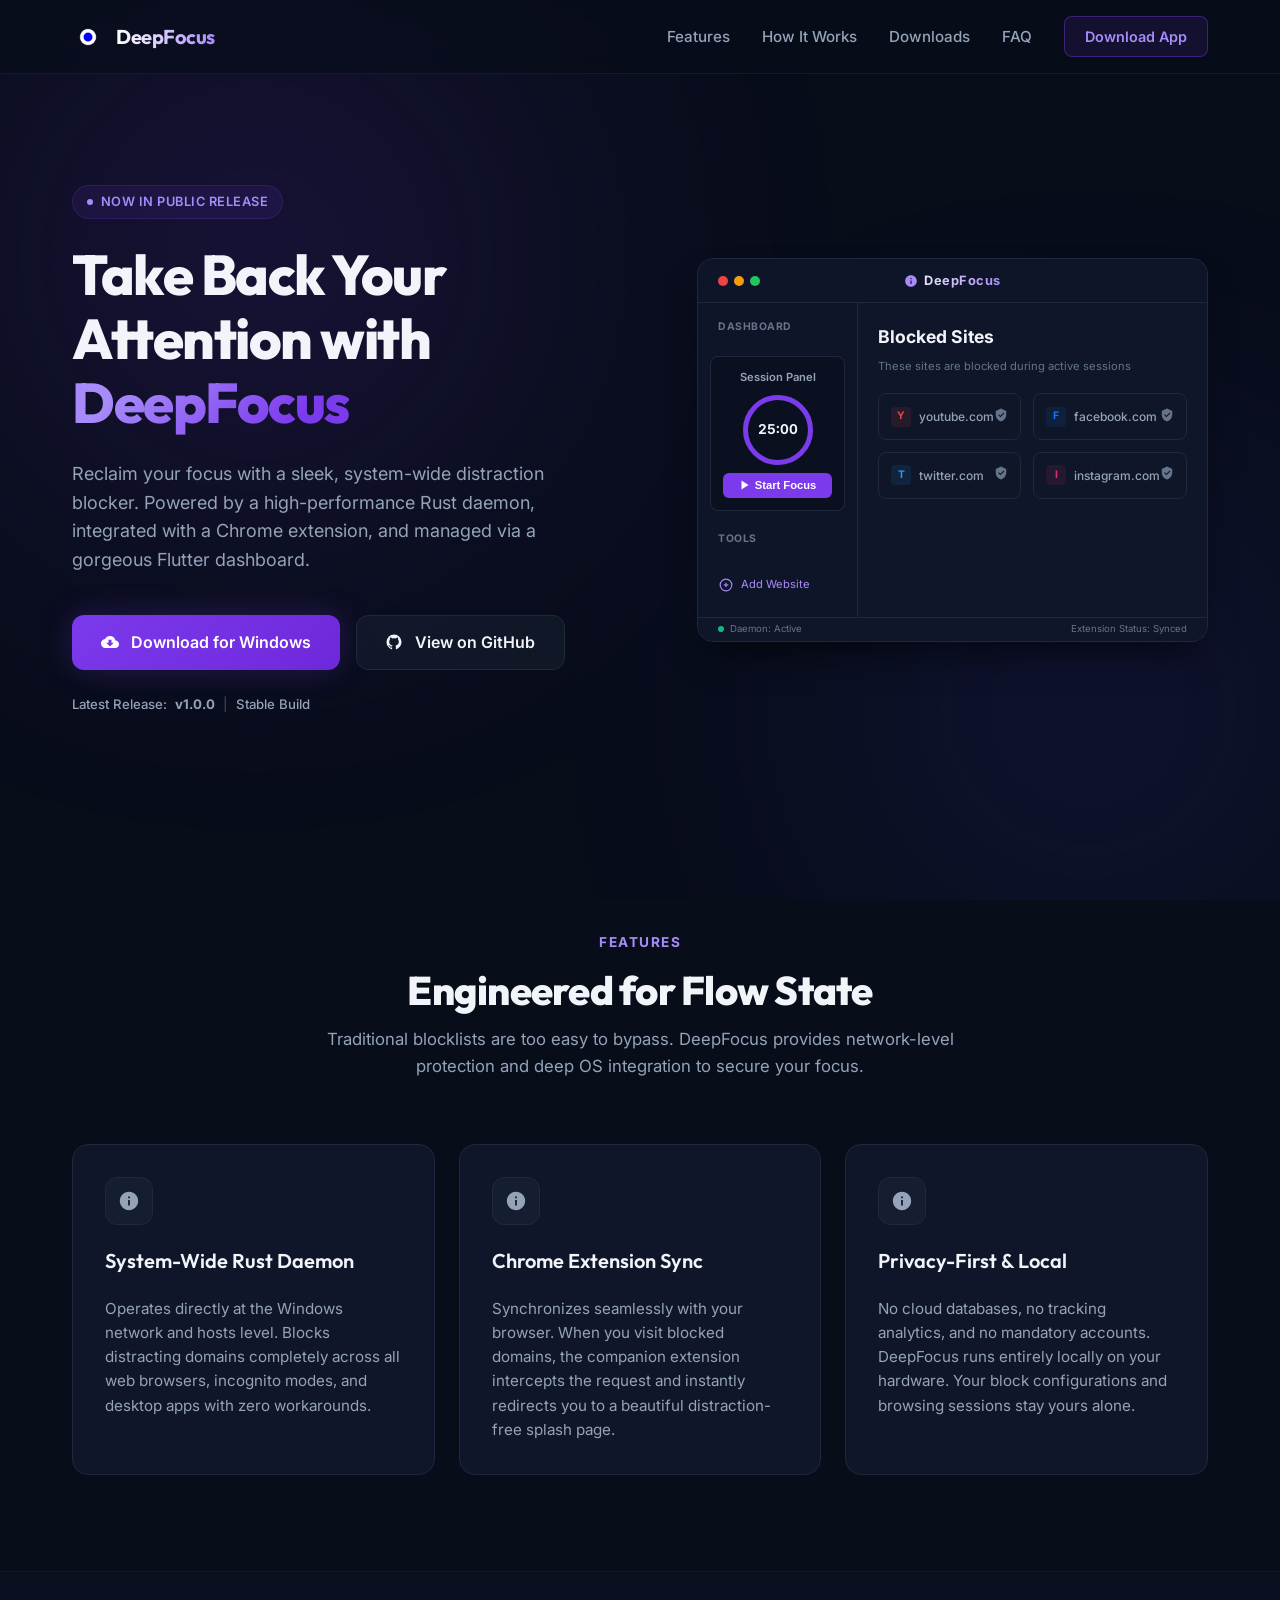
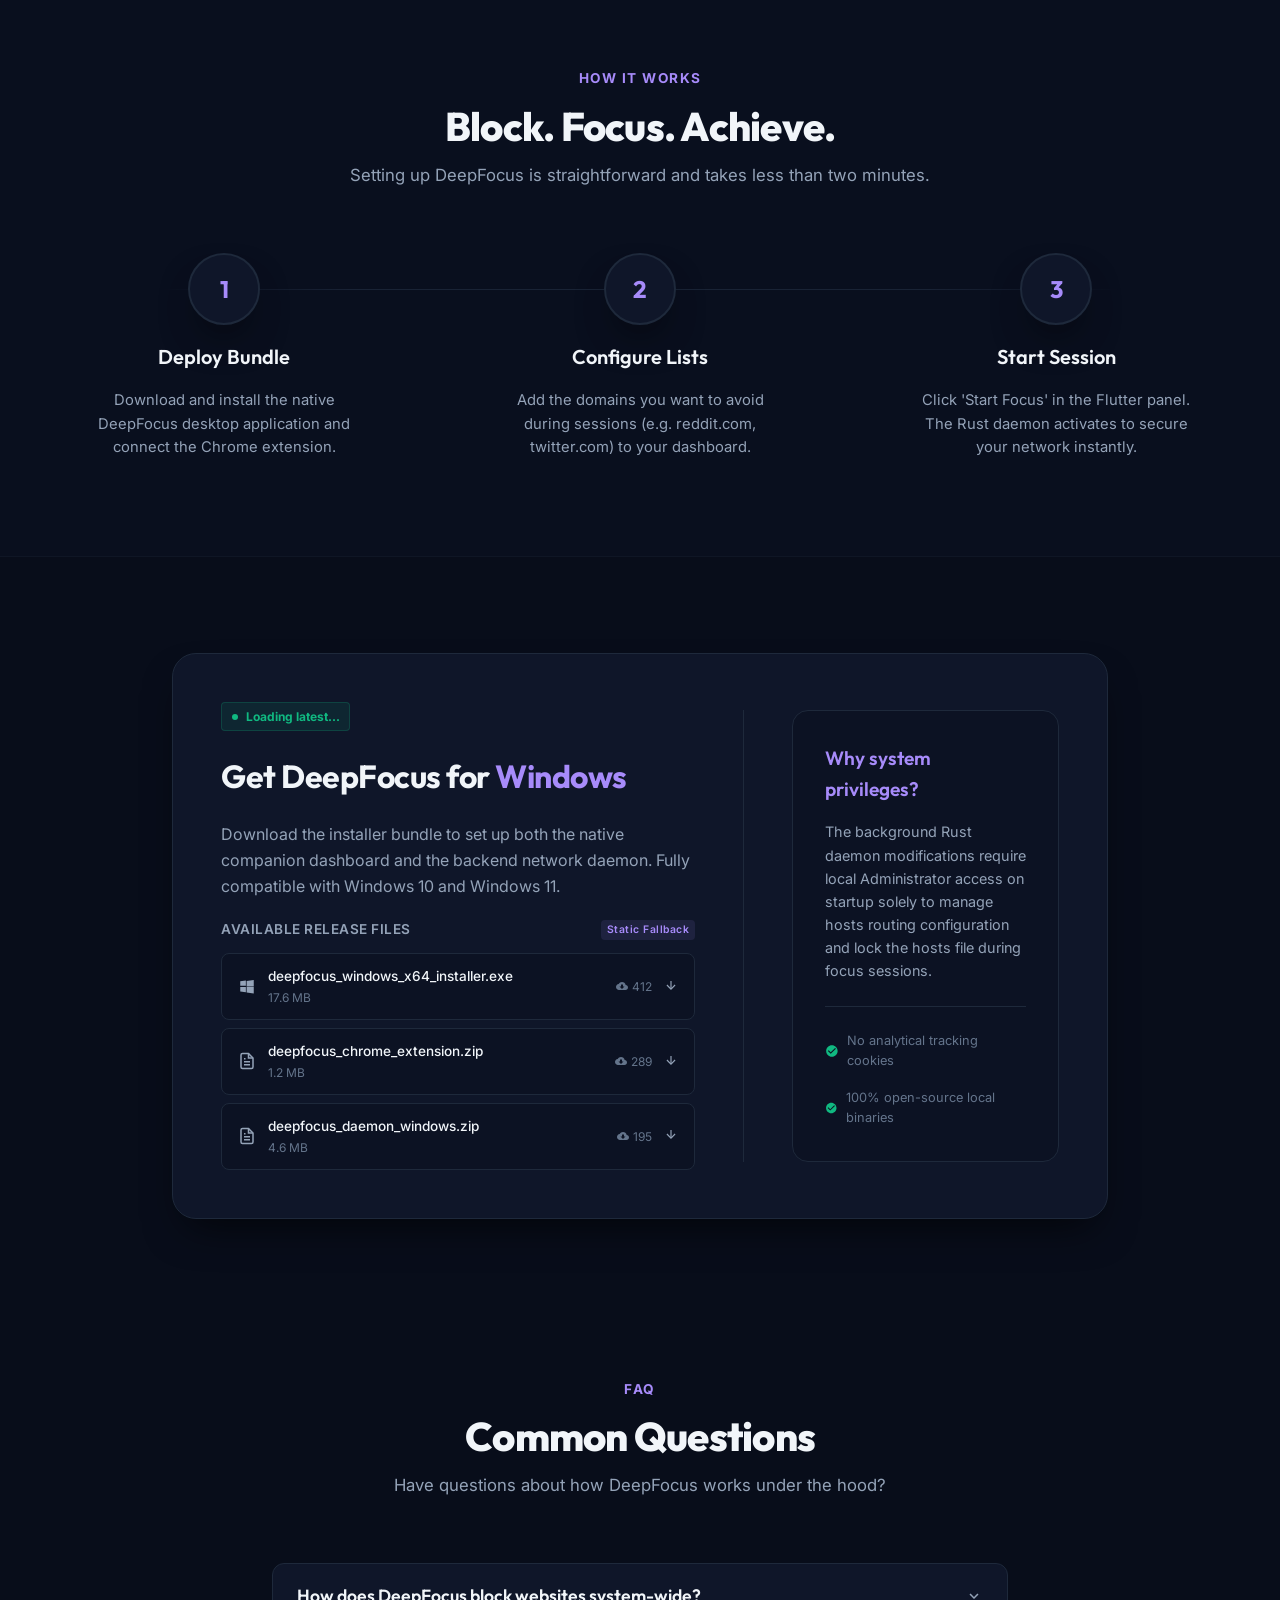
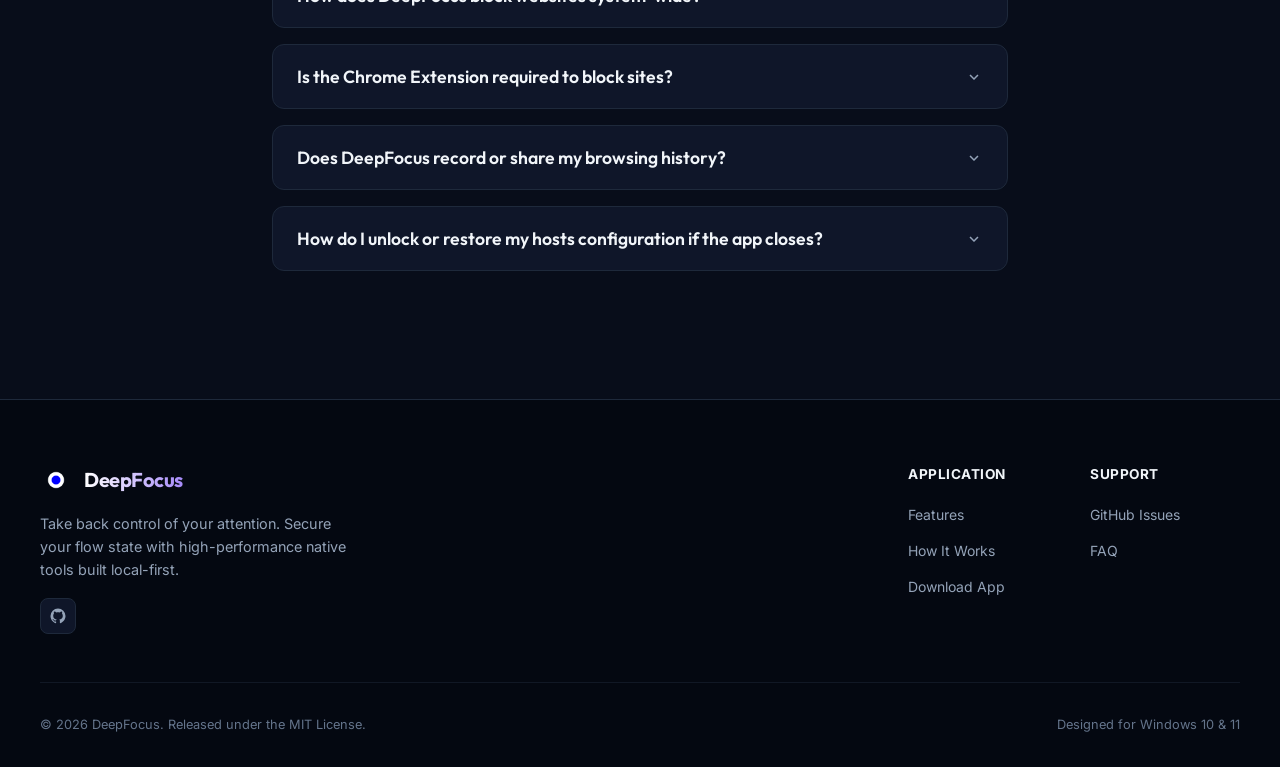
==== index.html @ 4fe60966 "Deploy DeepFocus landing page" ====
<!DOCTYPE html>
<html lang="en">
<head>
    <meta charset="UTF-8">
    <meta name="viewport" content="width=device-width, initial-scale=1.0">
    
    <!-- Title & SEO Metadata -->
    <title>DeepFocus — Reclaim Your Productivity with System-Wide Focus Sessions</title>
    <meta name="description" content="DeepFocus is an elegant, open-source website and distraction blocker built with Rust and Flutter. Block addictive sites system-wide at the network level and manage sessions locally and privately.">
    <meta name="keywords" content="DeepFocus, website blocker, distraction blocker, hosts file blocker, productivity tool, focus timer, app blocker, chrome extension blocklist, local website blocker, deep work, flow state, open source blocker, windows focus app">
    <meta name="author" content="Hello-Mirage">
    <link rel="canonical" href="https://hello-mirage.github.io/deepfocus/">

    <!-- Open Graph / Facebook Previews -->
    <meta property="og:type" content="website">
    <meta property="og:url" content="https://hello-mirage.github.io/deepfocus/">
    <meta property="og:title" content="DeepFocus — Reclaim Your Productivity with System-Wide Focus Sessions">
    <meta property="og:description" content="Block distracting websites system-wide at the network level. Beautiful Flutter dashboard with Rust daemon and browser extension synchronization. 100% private and local.">
    <meta property="og:image" content="https://raw.githubusercontent.com/Hello-Mirage/deepfocus/main/screenshot.png">

    <!-- Twitter Card Previews -->
    <meta name="twitter:card" content="summary_large_image">
    <meta name="twitter:url" content="https://hello-mirage.github.io/deepfocus/">
    <meta name="twitter:title" content="DeepFocus — Reclaim Your Productivity with System-Wide Focus Sessions">
    <meta name="twitter:description" content="Block distracting websites system-wide. Beautiful Flutter dashboard, Rust background daemon, and browser extension. 100% private and local.">
    <meta name="twitter:image" content="https://raw.githubusercontent.com/Hello-Mirage/deepfocus/main/screenshot.png">

    <!-- Structured Data (JSON-LD) for SEO Rich Snippets -->
    <script type="application/ld+json">
    {
      "@context": "https://schema.org",
      "@type": "SoftwareApplication",
      "name": "DeepFocus",
      "operatingSystem": "Windows 10, Windows 11",
      "applicationCategory": "ProductivityApplication",
      "offers": {
        "@type": "Offer",
        "price": "0.00",
        "priceCurrency": "USD"
      },
      "description": "An elegant, system-wide distraction blocker built with Rust and Flutter. Blocks addictive websites at the hosts/network level with browser extension support.",
      "softwareVersion": "1.0.0",
      "license": "https://opensource.org/licenses/MIT",
      "downloadUrl": "https://github.com/Hello-Mirage/deepfocus/releases"
    }
    </script>

    <!-- Stylesheet Link -->
    <link rel="stylesheet" href="styles.css">
    
    <!-- Favicon (Fallback CSS-Based SVG favicon) -->
    <link rel="icon" type="image/svg+xml" href="data:image/svg+xml,<svg xmlns='http://www.w3.org/2000/svg' viewBox='0 0 100 100'><rect width='100' height='100' rx='20' fill='%237C3AED'/><circle cx='50' cy='50' r='25' fill='white'/></svg>">
</head>
<body>

    <!-- Fixed Ambient Background Lights -->
    <div class="bg-glow-container" aria-hidden="true">
        <div class="bg-blob blob-purple"></div>
        <div class="bg-blob blob-indigo"></div>
    </div>

    <!-- Glassmorphic Header -->
    <header>
        <div class="nav-container">
            <a href="#" class="logo" aria-label="DeepFocus Home">
                <img src="./logo.png" alt="DeepFocus Logo" class="logo-img">
                <span class="logo-text">DeepFocus</span>
            </a>
            
            <button class="mobile-nav-toggle" aria-label="Toggle navigation menu">
                <svg width="24" height="24" viewBox="0 0 24 24" fill="none" stroke="currentColor" stroke-width="2">
                    <line x1="4" y1="12" x2="20" y2="12"></line>
                    <line x1="4" y1="6" x2="20" y2="6"></line>
                    <line x1="4" y1="18" x2="20" y2="18"></line>
                </svg>
            </button>
            
            <nav>
                <ul class="nav-links">
                    <li><a href="#features" class="nav-link">Features</a></li>
                    <li><a href="#how-it-works" class="nav-link">How It Works</a></li>
                    <li><a href="#downloads" class="nav-link">Downloads</a></li>
                    <li><a href="#faq" class="nav-link">FAQ</a></li>
                </ul>
                <a href="#downloads" class="btn-nav-download" id="nav-download-cta">Download App</a>
            </nav>
        </div>
    </header>

    <!-- Main Content -->
    <main>
        
        <!-- Hero Section -->
        <section class="hero">
            <div class="hero-content">
                <div class="badge-container">
                    <div class="hero-badge">
                        <span class="hero-badge-pulse"></span>
                        <span>Now in Public Release</span>
                    </div>
                </div>
                <h1>Take Back Your Attention with <span>DeepFocus</span></h1>
                <p class="hero-desc">
                    Reclaim your focus with a sleek, system-wide distraction blocker. Powered by a high-performance Rust daemon, integrated with a Chrome extension, and managed via a gorgeous Flutter dashboard.
                </p>
                <div class="hero-ctas">
                    <a href="#downloads" class="btn btn-primary" id="main-download-cta">
                        <svg viewBox="0 0 24 24" width="20" height="20" fill="currentColor">
                            <path d="M19.35 10.04C18.67 6.59 15.64 4 12 4 9.11 4 6.6 5.64 5.35 8.04 2.34 8.36 0 10.91 0 14c0 3.31 2.69 6 6 6h13c2.76 0 5-2.24 5-5 0-2.64-2.05-4.78-4.65-4.96zM17 13l-5 5-5-5h3V9h4v4h3z"/>
                        </svg>
                        <span>Download for Windows</span>
                    </a>
                    <a href="https://github.com/Hello-Mirage/deepfocus" class="btn btn-secondary" target="_blank" rel="noopener">
                        <svg viewBox="0 0 24 24" width="20" height="20" fill="currentColor">
                            <path d="M12 2A10 10 0 0 0 2 12c0 4.42 2.87 8.17 6.84 9.5.5.08.66-.23.66-.5v-1.69c-2.77.6-3.36-1.34-3.36-1.34-.46-1.16-1.11-1.47-1.11-1.47-.9-.62.07-.6.07-.6 1 .07 1.53 1.03 1.53 1.03.9 1.52 2.34 1.07 2.91.83.1-.65.35-1.09.63-1.34-2.22-.25-4.55-1.11-4.55-4.92 0-1.11.38-2 1.03-2.71-.1-.25-.45-1.29.1-2.64 0 0 .84-.27 2.75 1.02.79-.22 1.65-.33 2.5-.33.85 0 1.71.11 2.5.33 1.91-1.29 2.75-1.02 2.75-1.02.55 1.35.2 2.39.1 2.64.65.71 1.03 1.6 1.03 2.71 0 3.82-2.34 4.66-4.57 4.91.36.31.69.92.69 1.85V21c0 .27.16.59.67.5C19.14 20.16 22 16.42 22 12A10 10 0 0 0 12 2z"/>
                        </svg>
                        <span>View on GitHub</span>
                    </a>
                </div>
                <div class="release-subtext">
                    <span>Latest Release:</span>
                    <span class="gh-release-version" style="font-weight:700;">v1.0.0</span>
                    <span style="color:var(--text-dark);">|</span>
                    <span class="gh-release-date">May 2026</span>
                </div>
            </div>
            
            <!-- Hero Interactive Demo Widget (Simulated App Layout) -->
            <div class="hero-visual">
                <div class="app-mockup" id="interactive-app-wrapper">
                    
                    <!-- Title Bar -->
                    <div class="mock-titlebar">
                        <div class="mock-window-dots">
                            <span class="mock-dot mock-dot-close" aria-hidden="true"></span>
                            <span class="mock-dot mock-dot-minimize" aria-hidden="true"></span>
                            <span class="mock-dot mock-dot-maximize" aria-hidden="true"></span>
                        </div>
                        <div class="mock-app-title">
                            <svg viewBox="0 0 24 24"><path d="M12 2C6.48 2 2 6.48 2 12s4.48 10 10 10 10-4.48 10-10S17.52 2 12 2zm1 15h-2v-6h2v6zm0-8h-2V7h2v2z"/></svg>
                            <span>DeepFocus</span>
                        </div>
                        <div style="width: 42px;"></div> <!-- Spacer -->
                    </div>

                    <!-- App Body -->
                    <div class="mock-body">
                        
                        <!-- Left Sidebar -->
                        <aside class="mock-sidebar">
                            <div class="mock-section-title">Dashboard</div>
                            
                            <!-- Session Panel Card -->
                            <div class="mock-session-panel">
                                <span class="mock-session-title">Session Panel</span>
                                <div class="mock-timer-display">
                                    <svg viewBox="0 0 70 70">
                                        <circle class="circle-bg" cx="35" cy="35" r="32.5"></circle>
                                        <circle class="circle-progress" cx="35" cy="35" r="32.5"></circle>
                                    </svg>
                                    <span class="mock-timer-text">25:00</span>
                                </div>
                                <button class="mock-btn-start" aria-label="Start simulated focus timer">
                                    <svg width="12" height="12" viewBox="0 0 24 24" fill="currentColor">
                                        <polygon points="5 3 19 12 5 21 5 3"></polygon>
                                    </svg>
                                    <span>Start Focus</span>
                                </button>
                            </div>

                            <div class="mock-section-title">Tools</div>
                            <div class="mock-sidebar-btn accent">
                                <svg fill="none" stroke="currentColor" stroke-width="2" viewBox="0 0 24 24"><circle cx="12" cy="12" r="10"></circle><line x1="12" y1="8" x2="12" y2="16"></line><line x1="8" y1="12" x2="16" y2="12"></line></svg>
                                <span>Add Website</span>
                            </div>
                            <div class="mock-sidebar-btn">
                                <svg fill="none" stroke="currentColor" stroke-width="2" viewBox="0 0 24 24"><path d="M2.5 2v6h6M21.5 22v-6h-6"/><path d="M22 11.5A10 10 0 0 0 9.5 2.5M2 12.5a10 10 0 0 0 12.5 9"/></svg>
                                <span>Revert Changes</span>
                            </div>

                            <!-- Sidebar Stats Card -->
                            <div class="mock-stats-card">
                                <div class="mock-stats-icon">
                                    <svg viewBox="0 0 24 24"><path d="M12 2C6.48 2 2 6.48 2 12s4.48 10 10 10 10-4.48 10-10S17.52 2 12 2zm1 15h-2v-6h2v6zm0-8h-2V7h2v2z"/></svg>
                                </div>
                                <div class="mock-stats-info">
                                    <span class="mock-stats-num">8</span>
                                    <span class="mock-stats-lbl">sites blocked</span>
                                </div>
                            </div>
                        </aside>

                        <!-- Main Screen Area -->
                        <section class="mock-main">
                            <div class="mock-main-header">
                                <div>
                                    <h2 class="mock-main-title">Blocked Sites</h2>
                                    <span class="mock-main-desc">These sites are blocked during active sessions</span>
                                </div>
                                <!-- Active Session Chip -->
                                <div class="mock-active-chip">
                                    <span class="mock-active-chip-dot"></span>
                                    <span>Session Active</span>
                                </div>
                            </div>

                            <!-- Sites Grid -->
                            <div class="mock-grid">
                                <div class="mock-card">
                                    <div class="mock-card-left">
                                        <div class="mock-card-logo" style="color: #EF4444; background: rgba(239, 68, 68, 0.1);">Y</div>
                                        <span class="mock-card-name">youtube.com</span>
                                    </div>
                                    <span class="mock-card-shield" aria-hidden="true">
                                        <svg fill="currentColor" viewBox="0 0 24 24"><path d="M12 1L3 5v6c0 5.55 3.84 10.74 9 12 5.16-1.26 9-6.45 9-12V5l-9-4zm-1 15l-4-4 1.41-1.41L11 13.17l5.59-5.59L18 9l-7 7z"/></svg>
                                    </span>
                                </div>
                                <div class="mock-card">
                                    <div class="mock-card-left">
                                        <div class="mock-card-logo" style="color: #1877F2; background: rgba(24, 119, 242, 0.1);">F</div>
                                        <span class="mock-card-name">facebook.com</span>
                                    </div>
                                    <span class="mock-card-shield" aria-hidden="true">
                                        <svg fill="currentColor" viewBox="0 0 24 24"><path d="M12 1L3 5v6c0 5.55 3.84 10.74 9 12 5.16-1.26 9-6.45 9-12V5l-9-4zm-1 15l-4-4 1.41-1.41L11 13.17l5.59-5.59L18 9l-7 7z"/></svg>
                                    </span>
                                </div>
                                <div class="mock-card">
                                    <div class="mock-card-left">
                                        <div class="mock-card-logo" style="color: #1DA1F2; background: rgba(29, 161, 242, 0.1);">T</div>
                                        <span class="mock-card-name">twitter.com</span>
                                    </div>
                                    <span class="mock-card-shield" aria-hidden="true">
                                        <svg fill="currentColor" viewBox="0 0 24 24"><path d="M12 1L3 5v6c0 5.55 3.84 10.74 9 12 5.16-1.26 9-6.45 9-12V5l-9-4zm-1 15l-4-4 1.41-1.41L11 13.17l5.59-5.59L18 9l-7 7z"/></svg>
                                    </span>
                                </div>
                                <div class="mock-card">
                                    <div class="mock-card-left">
                                        <div class="mock-card-logo" style="color: #E1306C; background: rgba(225, 48, 108, 0.1);">I</div>
                                        <span class="mock-card-name">instagram.com</span>
                                    </div>
                                    <span class="mock-card-shield" aria-hidden="true">
                                        <svg fill="currentColor" viewBox="0 0 24 24"><path d="M12 1L3 5v6c0 5.55 3.84 10.74 9 12 5.16-1.26 9-6.45 9-12V5l-9-4zm-1 15l-4-4 1.41-1.41L11 13.17l5.59-5.59L18 9l-7 7z"/></svg>
                                    </span>
                                </div>
                            </div>
                        </section>

                    </div>

                    <!-- Footer Status Bar -->
                    <footer class="mock-statusbar">
                        <div class="mock-status-left">
                            <span class="mock-status-indicator"></span>
                            <span>Daemon: Active</span>
                        </div>
                        <span>Extension Status: Synced</span>
                    </footer>

                </div>
                
                <!-- Floating Decorative Ambient Glow Circle Behind the App UI Mockup -->
                <div class="glow-ring" aria-hidden="true"></div>
            </div>
        </section>

        <!-- Features Section -->
        <section id="features" class="features">
            <div class="section-header">
                <span class="section-label">Features</span>
                <h2 class="section-title">Engineered for Flow State</h2>
                <p class="section-desc">Traditional blocklists are too easy to bypass. DeepFocus provides network-level protection and deep OS integration to secure your focus.</p>
            </div>
            
            <div class="features-grid">
                <!-- Card 1 -->
                <div class="feature-card">
                    <div class="feature-icon-wrapper">
                        <svg viewBox="0 0 24 24"><path d="M12 2C6.48 2 2 6.48 2 12s4.48 10 10 10 10-4.48 10-10S17.52 2 12 2zm1 15h-2v-6h2v6zm0-8h-2V7h2v2z"/></svg>
                    </div>
                    <h3 class="feature-title">System-Wide Rust Daemon</h3>
                    <p class="feature-desc">Operates directly at the Windows network and hosts level. Blocks distracting domains completely across all web browsers, incognito modes, and desktop apps with zero workarounds.</p>
                </div>
                <!-- Card 2 -->
                <div class="feature-card">
                    <div class="feature-icon-wrapper">
                        <svg viewBox="0 0 24 24"><path d="M12 2C6.48 2 2 6.48 2 12s4.48 10 10 10 10-4.48 10-10S17.52 2 12 2zm1 15h-2v-6h2v6zm0-8h-2V7h2v2z"/></svg>
                    </div>
                    <h3 class="feature-title">Chrome Extension Sync</h3>
                    <p class="feature-desc">Synchronizes seamlessly with your browser. When you visit blocked domains, the companion extension intercepts the request and instantly redirects you to a beautiful distraction-free splash page.</p>
                </div>
                <!-- Card 3 -->
                <div class="feature-card">
                    <div class="feature-icon-wrapper">
                        <svg viewBox="0 0 24 24"><path d="M12 2C6.48 2 2 6.48 2 12s4.48 10 10 10 10-4.48 10-10S17.52 2 12 2zm1 15h-2v-6h2v6zm0-8h-2V7h2v2z"/></svg>
                    </div>
                    <h3 class="feature-title">Privacy-First & Local</h3>
                    <p class="feature-desc">No cloud databases, no tracking analytics, and no mandatory accounts. DeepFocus runs entirely locally on your hardware. Your block configurations and browsing sessions stay yours alone.</p>
                </div>
            </div>
        </section>

        <!-- How It Works Section -->
        <section id="how-it-works" class="workflow">
            <div class="workflow-container">
                <div class="section-header">
                    <span class="section-label">How It Works</span>
                    <h2 class="section-title">Block. Focus. Achieve.</h2>
                    <p class="section-desc">Setting up DeepFocus is straightforward and takes less than two minutes.</p>
                </div>
                
                <div class="steps-grid">
                    <!-- Step 1 -->
                    <div class="step-item">
                        <div class="step-num">1</div>
                        <h3 class="step-title">Deploy Bundle</h3>
                        <p class="step-desc">Download and install the native DeepFocus desktop application and connect the Chrome extension.</p>
                    </div>
                    <!-- Step 2 -->
                    <div class="step-item">
                        <div class="step-num">2</div>
                        <h3 class="step-title">Configure Lists</h3>
                        <p class="step-desc">Add the domains you want to avoid during sessions (e.g. reddit.com, twitter.com) to your dashboard.</p>
                    </div>
                    <!-- Step 3 -->
                    <div class="step-item">
                        <div class="step-num">3</div>
                        <h3 class="step-title">Start Session</h3>
                        <p class="step-desc">Click 'Start Focus' in the Flutter panel. The Rust daemon activates to secure your network instantly.</p>
                    </div>
                </div>
            </div>
        </section>

        <!-- Dynamic Downloads & Release Section -->
        <section id="downloads" class="downloads-section">
            <div class="downloads-wrapper">
                <div class="downloads-inner-grid">
                    <div class="downloads-left">
                        <span class="downloads-tag" aria-live="polite">
                            <span class="hero-badge-pulse" style="background-color: var(--success)"></span>
                            Loading latest...
                        </span>
                        <h3>Get DeepFocus for <span>Windows</span></h3>
                        <p>
                            Download the installer bundle to set up both the native companion dashboard and the backend network daemon. Fully compatible with Windows 10 and Windows 11.
                        </p>
                        
                        <!-- Release assets table container, populated via app.js with skeleton shimmers on start -->
                        <div class="release-assets-container" id="release-assets-container">
                            <div class="assets-header" aria-hidden="true">Available Release Files</div>
                            <div class="shimmer-loader" aria-hidden="true">
                                <div class="shimmer-bar"></div>
                                <div class="shimmer-bar"></div>
                                <div class="shimmer-bar"></div>
                            </div>
                        </div>
                    </div>
                    
                    <div class="downloads-right" style="border-left: 1px solid var(--border-color); padding-left: 3rem;">
                        <div style="background: rgba(8, 13, 26, 0.4); border: 1px solid var(--border-color); border-radius: var(--radius-lg); padding: 2rem; display: flex; flex-direction: column; gap: 1rem;">
                            <h4 style="font-family: var(--font-title); font-size: 1.2rem; font-weight: 600; color: var(--secondary);">Why system privileges?</h4>
                            <p style="font-size: 0.9rem; color: var(--text-secondary); line-height: 1.6;">
                                The background Rust daemon modifications require local Administrator access on startup solely to manage hosts routing configuration and lock the hosts file during focus sessions.
                            </p>
                            <hr style="border: 0; border-top: 1px solid var(--border-color); margin: 0.5rem 0;">
                            <div style="display: flex; gap: 0.5rem; align-items: center; font-size: 0.8rem; color: var(--text-muted);">
                                <svg viewBox="0 0 24 24" width="14" height="14" fill="currentColor" style="color: var(--success);"><path d="M12 2C6.48 2 2 6.48 2 12s4.48 10 10 10 10-4.48 10-10S17.52 2 12 2zm-2 15l-5-5 1.41-1.41L10 14.17l7.59-7.59L19 8l-9 9z"/></svg>
                                <span>No analytical tracking cookies</span>
                            </div>
                            <div style="display: flex; gap: 0.5rem; align-items: center; font-size: 0.8rem; color: var(--text-muted);">
                                <svg viewBox="0 0 24 24" width="14" height="14" fill="currentColor" style="color: var(--success);"><path d="M12 2C6.48 2 2 6.48 2 12s4.48 10 10 10 10-4.48 10-10S17.52 2 12 2zm-2 15l-5-5 1.41-1.41L10 14.17l7.59-7.59L19 8l-9 9z"/></svg>
                                <span>100% open-source local binaries</span>
                            </div>
                        </div>
                    </div>
                </div>
            </div>
        </section>

        <!-- FAQ Section -->
        <section id="faq" class="faq">
            <div class="section-header">
                <span class="section-label">FAQ</span>
                <h2 class="section-title">Common Questions</h2>
                <p class="section-desc">Have questions about how DeepFocus works under the hood?</p>
            </div>
            
            <div class="faq-list">
                <!-- FAQ Item 1 -->
                <div class="faq-item">
                    <button class="faq-question-btn">
                        <span>How does DeepFocus block websites system-wide?</span>
                        <svg class="faq-icon-arrow" viewBox="0 0 24 24"><path d="M16.59 8.59L12 13.17 7.41 8.59 6 10l6 6 6-6z"/></svg>
                    </button>
                    <div class="faq-answer">
                        <div class="faq-answer-inner">
                            <p>
                                DeepFocus operates a native Rust background daemon with administrative privileges. When you click "Start Focus" in your dashboard, the daemon updates the system routing parameters and maps the blocked domains to <code>127.0.0.1</code> (localhost) in the Windows hosts configuration. This guarantees that requests are blocked instantly before any browser processing, making it impossible to circumvent by changing browsers or going incognito.
                            </p>
                        </div>
                    </div>
                </div>
                
                <!-- FAQ Item 2 -->
                <div class="faq-item">
                    <button class="faq-question-btn">
                        <span>Is the Chrome Extension required to block sites?</span>
                        <svg class="faq-icon-arrow" viewBox="0 0 24 24"><path d="M16.59 8.59L12 13.17 7.41 8.59 6 10l6 6 6-6z"/></svg>
                    </button>
                    <div class="faq-answer">
                        <div class="faq-answer-inner">
                            <p>
                                No, but it is highly recommended! The Rust network daemon handles the absolute blocking at the IP routing level. However, visiting blocked sites on a normal browser will result in a generic browser "Site cannot be reached" error.
                            </p>
                            <p style="margin-top: 0.5rem;">
                                The optional DeepFocus Chrome Extension runs as a companion. It monitors your browser and redirects those connection failures to an elegant, custom built-in HTML splash screen that actively reminds you to get back to work, ensuring a smoother user experience.
                            </p>
                        </div>
                    </div>
                </div>

                <!-- FAQ Item 3 -->
                <div class="faq-item">
                    <button class="faq-question-btn">
                        <span>Does DeepFocus record or share my browsing history?</span>
                        <svg class="faq-icon-arrow" viewBox="0 0 24 24"><path d="M16.59 8.59L12 13.17 7.41 8.59 6 10l6 6 6-6z"/></svg>
                    </button>
                    <div class="faq-answer">
                        <div class="faq-answer-inner">
                            <p>
                                Never. DeepFocus is designed with absolute privacy as its core tenet. The software functions completely locally on your device. There are no remote sync servers, tracker beacons, or tracking telemetry. Your lists, session analytics, and app configuration remain entirely sandboxed on your personal storage.
                            </p>
                        </div>
                    </div>
                </div>

                <!-- FAQ Item 4 -->
                <div class="faq-item">
                    <button class="faq-question-btn">
                        <span>How do I unlock or restore my hosts configuration if the app closes?</span>
                        <svg class="faq-icon-arrow" viewBox="0 0 24 24"><path d="M16.59 8.59L12 13.17 7.41 8.59 6 10l6 6 6-6z"/></svg>
                    </button>
                    <div class="faq-answer">
                        <div class="faq-answer-inner">
                            <p>
                                DeepFocus always cleanly reverts any changes when you stop a session or exit the dashboard. In the rare event of a system crash, simply open the dashboard and click the "Revert Changes" button in the sidebar. This will instantly communicate with the local daemon service to restore your default original configurations safely.
                            </p>
                        </div>
                    </div>
                </div>
            </div>
        </section>

    </main>

    <!-- Footer -->
    <footer>
        <div class="footer-container">
            <div class="footer-top">
                <div class="footer-brand">
                    <a href="#" class="logo" aria-label="DeepFocus Home">
                        <img src="./logo.png" alt="DeepFocus Logo" class="logo-img">
                        <span class="logo-text">DeepFocus</span>
                    </a>
                    <p>Take back control of your attention. Secure your flow state with high-performance native tools built local-first.</p>
                    <div class="footer-socials">
                        <a href="https://github.com/Hello-Mirage/deepfocus" class="social-link" target="_blank" rel="noopener" aria-label="DeepFocus GitHub Repository">
                            <svg viewBox="0 0 24 24" fill="currentColor"><path d="M12 2A10 10 0 0 0 2 12c0 4.42 2.87 8.17 6.84 9.5.5.08.66-.23.66-.5v-1.69c-2.77.6-3.36-1.34-3.36-1.34-.46-1.16-1.11-1.47-1.11-1.47-.9-.62.07-.6.07-.6 1 .07 1.53 1.03 1.53 1.03.9 1.52 2.34 1.07 2.91.83.1-.65.35-1.09.63-1.34-2.22-.25-4.55-1.11-4.55-4.92 0-1.11.38-2 1.03-2.71-.1-.25-.45-1.29.1-2.64 0 0 .84-.27 2.75 1.02.79-.22 1.65-.33 2.5-.33.85 0 1.71.11 2.5.33 1.91-1.29 2.75-1.02 2.75-1.02.55 1.35.2 2.39.1 2.64.65.71 1.03 1.6 1.03 2.71 0 3.82-2.34 4.66-4.57 4.91.36.31.69.92.69 1.85V21c0 .27.16.59.67.5C19.14 20.16 22 16.42 22 12A10 10 0 0 0 12 2z"/></svg>
                        </a>
                    </div>
                </div>
                
                <div class="footer-links-grid">
                    <div class="footer-column">
                        <h4>Application</h4>
                        <ul>
                            <li><a href="#features">Features</a></li>
                            <li><a href="#how-it-works">How It Works</a></li>
                            <li><a href="#downloads">Download App</a></li>
                        </ul>
                    </div>
                    <div class="footer-column">
                        <h4>Support</h4>
                        <ul>
                            <li><a href="https://github.com/Hello-Mirage/deepfocus" target="_blank" rel="noopener">GitHub Issues</a></li>
                            <li><a href="#faq">FAQ</a></li>
                        </ul>
                    </div>
                </div>
            </div>
            
            <div class="footer-bottom">
                <p>&copy; 2026 DeepFocus. Released under the MIT License.</p>
                <p>Designed for Windows 10 & 11</p>
            </div>
        </div>
    </footer>

    <!-- Core App Logic Script -->
    <script src="app.js"></script>
</body>
</html>
---- styles.css ----
/*
 * DeepFocus Landing Page — Stylesheet
 * Elegant, minimalist, responsive design with glassmorphism and ambient glows.
 */

@import url('https://fonts.googleapis.com/css2?family=Inter:wght@300;400;500;600;700&family=Outfit:wght@400;500;600;700;800&display=swap');

:root {
    /* Color Palette */
    --bg-color: #080D1A;
    --surface-color: #0F1629;
    --surface-alt: #161E35;
    --border-color: #1E293B;
    --border-hover: #334155;
    
    --text-primary: #F1F5F9;
    --text-secondary: #94A3B8;
    --text-muted: #64748B;
    --text-dark: #334155;

    --primary: #7C3AED;
    --primary-hover: #6D28D9;
    --primary-glow: rgba(124, 58, 237, 0.2);
    --primary-glow-strong: rgba(124, 58, 237, 0.4);
    
    --secondary: #A78BFA;
    --secondary-glow: rgba(167, 139, 250, 0.15);

    --accent: #06B6D4;
    --accent-glow: rgba(6, 182, 212, 0.15);

    --success: #10B981;
    --success-glow: rgba(16, 185, 129, 0.15);
    
    --error: #EF4444;

    /* Fonts */
    --font-primary: 'Inter', sans-serif;
    --font-title: 'Outfit', sans-serif;

    /* Shadows & Borders */
    --radius-sm: 8px;
    --radius-md: 12px;
    --radius-lg: 16px;
    --radius-xl: 24px;
    --transition: all 0.3s cubic-bezier(0.4, 0, 0.2, 1);
    --shadow-premium: 0 20px 40px -15px rgba(0, 0, 0, 0.7);
    --shadow-glow: 0 0 30px rgba(124, 58, 237, 0.25);
}

/* Reset & Base Styles */
* {
    box-sizing: border-box;
    margin: 0;
    padding: 0;
    scrollbar-width: thin;
    scrollbar-color: var(--border-color) var(--bg-color);
}

html {
    scroll-behavior: smooth;
}

body {
    background-color: var(--bg-color);
    color: var(--text-primary);
    font-family: var(--font-primary);
    overflow-x: hidden;
    line-height: 1.6;
    -webkit-font-smoothing: antialiased;
}

/* Dynamic Animated Background Blobs */
.bg-glow-container {
    position: fixed;
    top: 0;
    left: 0;
    width: 100vw;
    height: 100vh;
    z-index: -1;
    overflow: hidden;
    pointer-events: none;
}

.bg-blob {
    position: absolute;
    border-radius: 50%;
    filter: blur(140px);
    opacity: 0.25;
}

.blob-purple {
    background: radial-gradient(circle, var(--primary) 0%, rgba(0,0,0,0) 70%);
    width: 60vw;
    height: 60vw;
    top: -10vw;
    left: -10vw;
    animation: move-blob-1 25s infinite alternate ease-in-out;
}

.blob-indigo {
    background: radial-gradient(circle, #4F46E5 0%, rgba(0,0,0,0) 70%);
    width: 50vw;
    height: 50vw;
    bottom: -10vw;
    right: -10vw;
    animation: move-blob-2 20s infinite alternate ease-in-out;
}

@keyframes move-blob-1 {
    0% { transform: translate(0, 0) scale(1); }
    50% { transform: translate(5vw, 10vh) scale(1.1); }
    100% { transform: translate(-5vw, 5vh) scale(0.95); }
}

@keyframes move-blob-2 {
    0% { transform: translate(0, 0) scale(0.95); }
    50% { transform: translate(-8vw, -5vh) scale(1.05); }
    100% { transform: translate(3vw, -10vh) scale(1.0); }
}

/* Navigation */
header {
    position: fixed;
    top: 0;
    left: 0;
    width: 100%;
    z-index: 100;
    background: rgba(8, 13, 26, 0.7);
    backdrop-filter: blur(12px);
    -webkit-backdrop-filter: blur(12px);
    border-bottom: 1px solid rgba(30, 41, 59, 0.5);
    transition: var(--transition);
}

header.scrolled {
    background: rgba(8, 13, 26, 0.9);
    border-bottom: 1px solid var(--border-color);
    box-shadow: 0 10px 30px -10px rgba(0,0,0,0.5);
}

.nav-container {
    max-width: 1200px;
    margin: 0 auto;
    padding: 1rem 2rem;
    display: flex;
    justify-content: space-between;
    align-items: center;
}

.logo {
    display: flex;
    align-items: center;
    gap: 0.75rem;
    text-decoration: none;
    cursor: pointer;
}

.logo-img {
    width: 32px;
    height: 32px;
    object-fit: contain;
    border-radius: 8px;
    transition: var(--transition);
}

.logo:hover .logo-img {
    transform: rotate(5deg) scale(1.05);
}

.logo-text {
    font-family: var(--font-title);
    font-size: 1.25rem;
    font-weight: 700;
    background: linear-gradient(90deg, #FFFFFF, var(--secondary));
    -webkit-background-clip: text;
    -webkit-text-fill-color: transparent;
    letter-spacing: -0.5px;
}

nav {
    display: flex;
    align-items: center;
    gap: 2rem;
}

.nav-links {
    display: flex;
    list-style: none;
    gap: 2rem;
}

.nav-link {
    color: var(--text-secondary);
    text-decoration: none;
    font-size: 0.95rem;
    font-weight: 500;
    transition: var(--transition);
    position: relative;
    padding: 0.25rem 0;
}

.nav-link::after {
    content: '';
    position: absolute;
    bottom: 0;
    left: 0;
    width: 0;
    height: 2px;
    background: var(--primary);
    transition: var(--transition);
}

.nav-link:hover {
    color: var(--text-primary);
}

.nav-link:hover::after {
    width: 100%;
}

.btn-nav-download {
    background: rgba(124, 58, 237, 0.1);
    border: 1px solid rgba(124, 58, 237, 0.4);
    color: var(--secondary);
    padding: 0.5rem 1.25rem;
    border-radius: var(--radius-sm);
    text-decoration: none;
    font-weight: 600;
    font-size: 0.9rem;
    transition: var(--transition);
}

.btn-nav-download:hover {
    background: var(--primary);
    color: #FFFFFF;
    box-shadow: var(--shadow-glow);
    transform: translateY(-1px);
}

/* Mobile Nav Toggle */
.mobile-nav-toggle {
    display: none;
    background: none;
    border: none;
    color: var(--text-primary);
    cursor: pointer;
    padding: 0.25rem;
}

/* Hero Section */
.hero {
    padding: 8rem 2rem 4rem;
    max-width: 1200px;
    margin: 0 auto;
    display: grid;
    grid-template-columns: 1.1fr 0.9fr;
    gap: 4rem;
    align-items: center;
    min-height: calc(100vh - 4rem);
}

.hero-content {
    display: flex;
    flex-direction: column;
    gap: 1.5rem;
}

.badge-container {
    display: flex;
}

.hero-badge {
    display: flex;
    align-items: center;
    gap: 0.5rem;
    background: rgba(124, 58, 237, 0.1);
    border: 1px solid rgba(124, 58, 237, 0.2);
    color: var(--secondary);
    padding: 0.35rem 0.85rem;
    border-radius: 9999px;
    font-size: 0.8rem;
    font-weight: 600;
    letter-spacing: 0.5px;
    text-transform: uppercase;
}

.hero-badge-pulse {
    width: 6px;
    height: 6px;
    background-color: var(--secondary);
    border-radius: 50%;
    animation: pulse-dot 1.5s infinite alternate ease-in-out;
}

@keyframes pulse-dot {
    0% { opacity: 0.4; transform: scale(0.8); }
    100% { opacity: 1; transform: scale(1.3); }
}

.hero h1 {
    font-family: var(--font-title);
    font-size: 3.5rem;
    line-height: 1.15;
    font-weight: 800;
    letter-spacing: -1.5px;
}

.hero h1 span {
    background: linear-gradient(135deg, var(--secondary) 20%, var(--primary) 80%);
    -webkit-background-clip: text;
    -webkit-text-fill-color: transparent;
}

.hero-desc {
    font-size: 1.125rem;
    color: var(--text-secondary);
    max-width: 520px;
    line-height: 1.6;
}

.hero-ctas {
    display: flex;
    flex-wrap: wrap;
    gap: 1rem;
    margin-top: 1rem;
}

/* Premium Button Styling */
.btn {
    display: inline-flex;
    align-items: center;
    justify-content: center;
    gap: 0.75rem;
    padding: 0.85rem 1.8rem;
    font-size: 1rem;
    font-weight: 600;
    border-radius: var(--radius-md);
    text-decoration: none;
    cursor: pointer;
    transition: var(--transition);
    border: none;
}

.btn-primary {
    background: linear-gradient(135deg, var(--primary), var(--primary-hover));
    color: #FFFFFF;
    box-shadow: var(--shadow-glow);
}

.btn-primary:hover {
    transform: translateY(-2px);
    box-shadow: 0 0 40px var(--primary-glow-strong);
}

.btn-primary:active {
    transform: translateY(0);
}

.btn-secondary {
    background: rgba(30, 41, 59, 0.4);
    border: 1px solid var(--border-color);
    color: var(--text-primary);
}

.btn-secondary:hover {
    background: rgba(30, 41, 59, 0.7);
    border-color: var(--border-hover);
    transform: translateY(-2px);
}

.btn svg {
    width: 18px;
    height: 18px;
}

.release-subtext {
    font-size: 0.825rem;
    color: var(--text-muted);
    display: flex;
    align-items: center;
    gap: 0.5rem;
}

.release-subtext span {
    color: var(--text-secondary);
    font-weight: 500;
}

/* ─────────────────────────────────────────────────────────────────────────────
   MOCK APP INTERFACE (Interactive Simulated UI representing Flutter dashboard)
   ───────────────────────────────────────────────────────────────────────────── */
.hero-visual {
    position: relative;
    width: 100%;
}

.app-mockup {
    background: var(--surface-color);
    border: 1px solid var(--border-color);
    border-radius: var(--radius-lg);
    box-shadow: var(--shadow-premium);
    overflow: hidden;
    width: 100%;
    aspect-ratio: 4 / 3;
    display: flex;
    flex-direction: column;
    position: relative;
    transition: var(--transition);
}

.app-mockup:hover {
    border-color: rgba(124, 58, 237, 0.3);
    box-shadow: 0 25px 50px -12px rgba(0, 0, 0, 0.8), 0 0 25px rgba(124, 58, 237, 0.1);
}

/* Mock Titlebar */
.mock-titlebar {
    height: 44px;
    padding: 0 1.25rem;
    border-bottom: 1px solid var(--border-color);
    display: flex;
    align-items: center;
    background: rgba(15, 22, 41, 0.8);
    justify-content: space-between;
}

.mock-window-dots {
    display: flex;
    gap: 6px;
}

.mock-dot {
    width: 10px;
    height: 10px;
    border-radius: 50%;
}

.mock-dot-close { background-color: #EF4444; }
.mock-dot-minimize { background-color: #F59E0B; }
.mock-dot-maximize { background-color: #22C55E; }

.mock-app-title {
    font-size: 0.8rem;
    font-weight: 700;
    letter-spacing: 0.5px;
    background: linear-gradient(90deg, #F1F5F9, var(--secondary));
    -webkit-background-clip: text;
    -webkit-text-fill-color: transparent;
    display: flex;
    align-items: center;
    gap: 0.35rem;
}

.mock-app-title svg {
    width: 14px;
    height: 14px;
    fill: var(--secondary);
}

/* Mock Body Layout */
.mock-body {
    flex: 1;
    display: flex;
    overflow: hidden;
}

/* Mock Sidebar */
.mock-sidebar {
    width: 160px;
    border-right: 1px solid var(--border-color);
    padding: 1rem 0.75rem;
    display: flex;
    flex-direction: column;
    gap: 1.25rem;
    background: rgba(15, 22, 41, 0.4);
}

.mock-section-title {
    font-size: 0.65rem;
    text-transform: uppercase;
    color: var(--text-muted);
    font-weight: 700;
    letter-spacing: 0.5px;
    padding-left: 0.5rem;
}

/* Mock Panel card */
.mock-session-panel {
    background: rgba(8, 13, 26, 0.5);
    border: 1px solid var(--border-color);
    border-radius: var(--radius-sm);
    padding: 0.75rem;
    display: flex;
    flex-direction: column;
    align-items: center;
    gap: 0.5rem;
}

.mock-session-title {
    font-size: 0.7rem;
    color: var(--text-secondary);
    font-weight: 600;
}

/* Interactive simulated timer circle */
.mock-timer-display {
    position: relative;
    width: 70px;
    height: 70px;
    display: flex;
    align-items: center;
    justify-content: center;
}

.mock-timer-display svg {
    width: 100%;
    height: 100%;
    transform: rotate(-90deg);
}

.mock-timer-display circle {
    fill: none;
    stroke-width: 5;
}

.mock-timer-display .circle-bg {
    stroke: var(--border-color);
}

.mock-timer-display .circle-progress {
    stroke: var(--primary);
    stroke-linecap: round;
    stroke-dasharray: 204.2; /* 2 * PI * r (r=32.5) */
    stroke-dashoffset: 0;
    transition: stroke-dashoffset 1s linear, stroke 0.3s ease;
}

.app-mockup.active-session .circle-progress {
    stroke: var(--accent);
}

.mock-timer-text {
    position: absolute;
    font-size: 0.85rem;
    font-weight: 700;
    color: var(--text-primary);
    font-variant-numeric: tabular-nums;
}

.mock-btn-start {
    width: 100%;
    padding: 0.4rem;
    border-radius: 6px;
    border: none;
    background: var(--primary);
    color: #FFFFFF;
    font-size: 0.7rem;
    font-weight: 600;
    cursor: pointer;
    transition: var(--transition);
    display: flex;
    align-items: center;
    justify-content: center;
    gap: 0.25rem;
}

.mock-btn-start:hover {
    background: var(--primary-hover);
    transform: translateY(-1px);
}

.app-mockup.active-session .mock-btn-start {
    background: var(--error);
}

/* Mock Sidebar button */
.mock-sidebar-btn {
    display: flex;
    align-items: center;
    gap: 0.5rem;
    padding: 0.45rem 0.5rem;
    border-radius: 6px;
    font-size: 0.7rem;
    color: var(--text-secondary);
    text-decoration: none;
    border: 1px solid transparent;
    transition: var(--transition);
    cursor: pointer;
}

.mock-sidebar-btn:hover {
    background: rgba(30, 41, 59, 0.4);
    color: var(--text-primary);
}

.mock-sidebar-btn.accent {
    color: var(--secondary);
}
.mock-sidebar-btn.accent:hover {
    background: rgba(124, 58, 237, 0.1);
    border-color: rgba(124, 58, 237, 0.2);
}

.mock-sidebar-btn svg {
    width: 14px;
    height: 14px;
}

.mock-stats-card {
    margin-top: auto;
    background: rgba(15, 22, 41, 0.8);
    border: 1px solid var(--border-color);
    border-radius: 8px;
    padding: 0.5rem;
    display: flex;
    align-items: center;
    gap: 0.5rem;
}

.mock-stats-icon {
    width: 24px;
    height: 24px;
    background: rgba(124, 58, 237, 0.15);
    border-radius: 4px;
    display: flex;
    align-items: center;
    justify-content: center;
}

.mock-stats-icon svg {
    width: 12px;
    height: 12px;
    fill: var(--secondary);
}

.mock-stats-info {
    display: flex;
    flex-direction: column;
}

.mock-stats-num {
    font-size: 0.8rem;
    font-weight: 700;
}

.mock-stats-lbl {
    font-size: 0.55rem;
    color: var(--text-muted);
}

/* Mock Main Area */
.mock-main {
    flex: 1;
    padding: 1.25rem;
    display: flex;
    flex-direction: column;
    gap: 1rem;
    overflow-y: auto;
}

.mock-main-header {
    display: flex;
    justify-content: space-between;
    align-items: center;
}

.mock-main-title {
    font-size: 1.1rem;
    font-weight: 700;
}

.mock-main-desc {
    font-size: 0.7rem;
    color: var(--text-muted);
}

.mock-active-chip {
    background: linear-gradient(135deg, var(--accent), #0891B2);
    padding: 0.25rem 0.6rem;
    border-radius: 6px;
    font-size: 0.65rem;
    font-weight: 700;
    display: none;
    align-items: center;
    gap: 0.35rem;
    box-shadow: 0 4px 10px rgba(6, 182, 212, 0.2);
}

.mock-active-chip-dot {
    width: 5px;
    height: 5px;
    background-color: #FFFFFF;
    border-radius: 50%;
    animation: pulse-dot-white 1s infinite alternate;
}

@keyframes pulse-dot-white {
    0% { opacity: 0.4; }
    100% { opacity: 1; }
}

.app-mockup.active-session .mock-active-chip {
    display: flex;
}

/* Mock Sites Grid */
.mock-grid {
    display: grid;
    grid-template-columns: repeat(2, 1fr);
    gap: 0.75rem;
}

.mock-card {
    background: rgba(15, 22, 41, 0.6);
    border: 1px solid var(--border-color);
    border-radius: 8px;
    padding: 0.6rem 0.75rem;
    display: flex;
    align-items: center;
    justify-content: space-between;
    transition: var(--transition);
}

.mock-card-left {
    display: flex;
    align-items: center;
    gap: 0.5rem;
}

.mock-card-logo {
    width: 20px;
    height: 20px;
    border-radius: 4px;
    background: var(--surface-alt);
    display: flex;
    align-items: center;
    justify-content: center;
    font-size: 0.65rem;
    font-weight: 700;
    color: var(--text-secondary);
}

.mock-card-name {
    font-size: 0.75rem;
    font-weight: 500;
    color: var(--text-secondary);
}

.mock-card-shield {
    color: var(--text-muted);
    transition: var(--transition);
}

.mock-card-shield svg {
    width: 14px;
    height: 14px;
}

/* Mock interactive session changes visual indicators */
.app-mockup.active-session .mock-card {
    border-color: rgba(6, 182, 212, 0.15);
    background: rgba(6, 182, 212, 0.02);
}

.app-mockup.active-session .mock-card-shield {
    color: var(--accent);
    filter: drop-shadow(0 0 4px var(--accent-glow));
    animation: wave-shield 2s infinite ease-in-out;
}

@keyframes wave-shield {
    0%, 100% { transform: scale(1); }
    50% { transform: scale(1.1); }
}

/* Mock Statusbar */
.mock-statusbar {
    height: 24px;
    padding: 0 1.25rem;
    border-top: 1px solid var(--border-color);
    background: var(--surface-color);
    display: flex;
    align-items: center;
    justify-content: space-between;
    font-size: 0.6rem;
    color: var(--text-muted);
}

.mock-status-left {
    display: flex;
    align-items: center;
    gap: 0.35rem;
}

.mock-status-indicator {
    width: 6px;
    height: 6px;
    background-color: var(--success);
    border-radius: 50%;
}

.app-mockup.active-session .mock-status-indicator {
    background-color: var(--accent);
    box-shadow: 0 0 6px var(--accent);
}

/* Glow ring effect behind mock app */
.glow-ring {
    position: absolute;
    top: 50%;
    left: 50%;
    transform: translate(-50%, -50%);
    width: 105%;
    height: 105%;
    background: radial-gradient(circle, var(--primary-glow) 0%, rgba(0,0,0,0) 70%);
    z-index: -1;
    pointer-events: none;
    opacity: 0.5;
    transition: var(--transition);
}

.app-mockup.active-session ~ .glow-ring {
    background: radial-gradient(circle, var(--accent-glow) 0%, rgba(0,0,0,0) 70%);
    opacity: 0.8;
}

/* Features Section */
.features {
    padding: 6rem 2rem;
    max-width: 1200px;
    margin: 0 auto;
}

.section-header {
    text-align: center;
    max-width: 650px;
    margin: 0 auto 4rem;
    display: flex;
    flex-direction: column;
    gap: 0.75rem;
}

.section-label {
    font-size: 0.85rem;
    text-transform: uppercase;
    font-weight: 700;
    color: var(--secondary);
    letter-spacing: 1.5px;
}

.section-title {
    font-family: var(--font-title);
    font-size: 2.5rem;
    font-weight: 800;
    line-height: 1.2;
    letter-spacing: -0.75px;
}

.section-desc {
    color: var(--text-secondary);
    font-size: 1.05rem;
}

.features-grid {
    display: grid;
    grid-template-columns: repeat(3, 1fr);
    gap: 1.5rem;
}

.feature-card {
    background: var(--surface-color);
    border: 1px solid var(--border-color);
    border-radius: var(--radius-lg);
    padding: 2rem;
    display: flex;
    flex-direction: column;
    gap: 1.25rem;
    transition: var(--transition);
}

.feature-card:hover {
    border-color: var(--border-hover);
    transform: translateY(-4px);
    box-shadow: var(--shadow-premium);
}

.feature-icon-wrapper {
    width: 48px;
    height: 48px;
    background: rgba(30, 41, 59, 0.4);
    border: 1px solid var(--border-color);
    border-radius: var(--radius-md);
    display: flex;
    align-items: center;
    justify-content: center;
    transition: var(--transition);
}

.feature-card:hover .feature-icon-wrapper {
    background: rgba(124, 58, 237, 0.1);
    border-color: rgba(124, 58, 237, 0.3);
}

.feature-icon-wrapper svg {
    width: 22px;
    height: 22px;
    fill: var(--text-secondary);
    transition: var(--transition);
}

.feature-card:hover .feature-icon-wrapper svg {
    fill: var(--secondary);
}

.feature-title {
    font-family: var(--font-title);
    font-size: 1.25rem;
    font-weight: 600;
}

.feature-desc {
    color: var(--text-secondary);
    font-size: 0.95rem;
    line-height: 1.6;
}

/* How It Works Section */
.workflow {
    background: rgba(15, 22, 41, 0.3);
    border-top: 1px solid rgba(30, 41, 59, 0.3);
    border-bottom: 1px solid rgba(30, 41, 59, 0.3);
    padding: 6rem 2rem;
}

.workflow-container {
    max-width: 1200px;
    margin: 0 auto;
}

.steps-grid {
    display: grid;
    grid-template-columns: repeat(3, 1fr);
    gap: 3rem;
    position: relative;
}

/* Connector line */
.steps-grid::after {
    content: '';
    position: absolute;
    top: 36px;
    left: 10%;
    width: 80%;
    height: 1px;
    background: linear-gradient(90deg, transparent, var(--border-color) 20%, var(--border-color) 80%, transparent);
    z-index: -1;
}

.step-item {
    text-align: center;
    display: flex;
    flex-direction: column;
    align-items: center;
    gap: 1rem;
}

.step-num {
    width: 72px;
    height: 72px;
    border-radius: 50%;
    background: var(--surface-color);
    border: 2px solid var(--border-color);
    display: flex;
    align-items: center;
    justify-content: center;
    font-family: var(--font-title);
    font-size: 1.5rem;
    font-weight: 700;
    color: var(--secondary);
    transition: var(--transition);
    box-shadow: var(--shadow-premium);
}

.step-item:hover .step-num {
    border-color: var(--primary);
    box-shadow: 0 0 20px var(--primary-glow);
    transform: scale(1.05);
}

.step-title {
    font-family: var(--font-title);
    font-size: 1.25rem;
    font-weight: 600;
}

.step-desc {
    color: var(--text-secondary);
    font-size: 0.925rem;
    max-width: 280px;
}

/* ─────────────────────────────────────────────────────────────────────────────
   DOWNLOADS & RELEASES SECTION (Connected dynamically to GitHub releases API)
   ───────────────────────────────────────────────────────────────────────────── */
.downloads-section {
    padding: 6rem 2rem;
    max-width: 1000px;
    margin: 0 auto;
}

.downloads-wrapper {
    background: var(--surface-color);
    border: 1px solid var(--border-color);
    border-radius: var(--radius-xl);
    padding: 3rem;
    box-shadow: var(--shadow-premium);
    position: relative;
    overflow: hidden;
}

.downloads-inner-grid {
    display: grid;
    grid-template-columns: 1.2fr 0.8fr;
    gap: 3rem;
    align-items: center;
}

.downloads-left {
    display: flex;
    flex-direction: column;
    gap: 1.25rem;
}

.downloads-tag {
    display: inline-flex;
    align-items: center;
    gap: 0.5rem;
    font-size: 0.75rem;
    font-weight: 700;
    background: rgba(16, 185, 129, 0.1);
    color: var(--success);
    border: 1px solid rgba(16, 185, 129, 0.2);
    padding: 0.25rem 0.6rem;
    border-radius: 4px;
    align-self: flex-start;
}

.downloads-left h3 {
    font-family: var(--font-title);
    font-size: 2rem;
    font-weight: 700;
    letter-spacing: -0.5px;
}

.downloads-left h3 span {
    color: var(--secondary);
}

.downloads-left p {
    color: var(--text-secondary);
    font-size: 1rem;
}

/* Assets container */
.release-assets-container {
    width: 100%;
}

.assets-header {
    font-size: 0.85rem;
    font-weight: 600;
    color: var(--text-secondary);
    margin-bottom: 0.75rem;
    text-transform: uppercase;
    letter-spacing: 0.5px;
}

.assets-list {
    display: flex;
    flex-direction: column;
    gap: 0.5rem;
}

/* Bone Shimmer loader for async assets */
.shimmer-loader {
    display: flex;
    flex-direction: column;
    gap: 0.5rem;
}

.shimmer-bar {
    height: 48px;
    background: linear-gradient(90deg, rgba(30, 41, 59, 0.3) 25%, rgba(30, 41, 59, 0.6) 50%, rgba(30, 41, 59, 0.3) 75%);
    background-size: 200% 100%;
    animation: shimmer-anim 1.5s infinite;
    border-radius: var(--radius-sm);
    border: 1px solid rgba(30, 41, 59, 0.3);
}

@keyframes shimmer-anim {
    0% { background-position: 200% 0; }
    100% { background-position: -200% 0; }
}

/* Real asset items */
.asset-item {
    display: flex;
    align-items: center;
    justify-content: space-between;
    background: rgba(8, 13, 26, 0.4);
    border: 1px solid var(--border-color);
    border-radius: var(--radius-sm);
    padding: 0.75rem 1rem;
    transition: var(--transition);
    text-decoration: none;
    color: var(--text-primary);
}

.asset-item:hover {
    background: rgba(124, 58, 237, 0.05);
    border-color: rgba(124, 58, 237, 0.3);
    transform: translateY(-1px);
}

.asset-left {
    display: flex;
    align-items: center;
    gap: 0.75rem;
}

.asset-icon {
    display: flex;
    align-items: center;
    justify-content: center;
    color: var(--text-secondary);
    transition: var(--transition);
}

.asset-item:hover .asset-icon {
    color: var(--secondary);
}

.asset-icon svg {
    width: 18px;
    height: 18px;
}

.asset-details {
    display: flex;
    flex-direction: column;
}

.asset-name {
    font-size: 0.85rem;
    font-weight: 500;
}

.asset-meta {
    font-size: 0.75rem;
    color: var(--text-muted);
}

.asset-right {
    display: flex;
    align-items: center;
    gap: 0.75rem;
}

.asset-downloads-count {
    display: flex;
    align-items: center;
    gap: 0.25rem;
    font-size: 0.75rem;
    color: var(--text-muted);
}

.asset-downloads-count svg {
    width: 12px;
    height: 12px;
    fill: var(--text-muted);
}

.asset-dl-arrow {
    color: var(--text-secondary);
    transition: var(--transition);
}

.asset-item:hover .asset-dl-arrow {
    color: var(--secondary);
    transform: translateY(1px);
}

.asset-dl-arrow svg {
    width: 14px;
    height: 14px;
}

/* FAQ Section */
.faq {
    padding: 4rem 2rem 8rem;
    max-width: 800px;
    margin: 0 auto;
}

.faq-list {
    display: flex;
    flex-direction: column;
    gap: 1rem;
}

.faq-item {
    background: var(--surface-color);
    border: 1px solid var(--border-color);
    border-radius: var(--radius-md);
    overflow: hidden;
    transition: var(--transition);
}

.faq-item:hover {
    border-color: var(--border-hover);
}

.faq-question-btn {
    width: 100%;
    padding: 1.25rem 1.5rem;
    background: none;
    border: none;
    display: flex;
    justify-content: space-between;
    align-items: center;
    color: var(--text-primary);
    font-family: var(--font-title);
    font-size: 1.1rem;
    font-weight: 600;
    cursor: pointer;
    text-align: left;
    gap: 1rem;
}

.faq-icon-arrow {
    width: 18px;
    height: 18px;
    fill: var(--text-secondary);
    transition: transform 0.3s cubic-bezier(0.4, 0, 0.2, 1);
}

.faq-item.active .faq-icon-arrow {
    transform: rotate(180deg);
    fill: var(--secondary);
}

.faq-answer {
    max-height: 0;
    overflow: hidden;
    transition: max-height 0.3s cubic-bezier(0.4, 0, 0.2, 1);
    background: rgba(8, 13, 26, 0.2);
}

.faq-answer-inner {
    padding: 0 1.5rem 1.5rem;
    color: var(--text-secondary);
    font-size: 0.95rem;
    line-height: 1.6;
}

.faq-answer-inner p {
    margin-bottom: 0.5rem;
}

.faq-answer-inner p:last-child {
    margin-bottom: 0;
}

/* Footer Section */
footer {
    background: #040811;
    border-top: 1px solid var(--border-color);
    padding: 4rem 2rem 2rem;
}

.footer-container {
    max-width: 1200px;
    margin: 0 auto;
    display: flex;
    flex-direction: column;
    gap: 3rem;
}

.footer-top {
    display: flex;
    justify-content: space-between;
    flex-wrap: wrap;
    gap: 3rem;
}

.footer-brand {
    display: flex;
    flex-direction: column;
    gap: 1rem;
    max-width: 320px;
}

.footer-brand p {
    font-size: 0.9rem;
    color: var(--text-secondary);
}

.footer-socials {
    display: flex;
    gap: 0.75rem;
}

.social-link {
    width: 36px;
    height: 36px;
    border-radius: 8px;
    background: var(--surface-color);
    border: 1px solid var(--border-color);
    display: flex;
    align-items: center;
    justify-content: center;
    color: var(--text-secondary);
    transition: var(--transition);
    text-decoration: none;
}

.social-link:hover {
    background: rgba(124, 58, 237, 0.1);
    border-color: rgba(124, 58, 237, 0.3);
    color: var(--secondary);
    transform: translateY(-2px);
}

.social-link svg {
    width: 18px;
    height: 18px;
}

.footer-links-grid {
    display: grid;
    grid-template-columns: repeat(2, 150px);
    gap: 2rem;
}

.footer-column {
    display: flex;
    flex-direction: column;
    gap: 1rem;
}

.footer-column h4 {
    font-size: 0.85rem;
    text-transform: uppercase;
    letter-spacing: 0.5px;
    font-weight: 700;
    color: var(--text-primary);
}

.footer-column ul {
    list-style: none;
    display: flex;
    flex-direction: column;
    gap: 0.65rem;
}

.footer-column a {
    font-size: 0.875rem;
    color: var(--text-secondary);
    text-decoration: none;
    transition: var(--transition);
}

.footer-column a:hover {
    color: var(--secondary);
}

.footer-bottom {
    display: flex;
    justify-content: space-between;
    align-items: center;
    font-size: 0.8rem;
    color: var(--text-muted);
    border-top: 1px solid rgba(30, 41, 59, 0.5);
    padding-top: 2rem;
    flex-wrap: wrap;
    gap: 1rem;
}

/* Responsive Media Queries */
@media (max-width: 992px) {
    .hero {
        grid-template-columns: 1fr;
        padding-top: 6rem;
        gap: 3rem;
        text-align: center;
    }

    .badge-container {
        justify-content: center;
    }

    .hero-desc {
        margin: 0 auto;
    }

    .hero-ctas {
        justify-content: center;
    }

    .release-subtext {
        justify-content: center;
    }

    .features-grid {
        grid-template-columns: repeat(2, 1fr);
    }

    .downloads-inner-grid {
        grid-template-columns: 1fr;
        gap: 2rem;
    }

    .steps-grid {
        grid-template-columns: 1fr;
        gap: 2rem;
    }

    .steps-grid::after {
        display: none;
    }
}

@media (max-width: 768px) {
    .mobile-nav-toggle {
        display: block;
    }

    nav {
        display: none;
        position: absolute;
        top: 100%;
        left: 0;
        width: 100%;
        background: var(--surface-color);
        border-bottom: 1px solid var(--border-color);
        padding: 2rem;
        flex-direction: column;
        gap: 1.5rem;
        box-shadow: var(--shadow-premium);
    }

    nav.mobile-active {
        display: flex;
    }

    .nav-links {
        flex-direction: column;
        align-items: center;
        gap: 1.5rem;
        width: 100%;
    }

    .btn-nav-download {
        width: 100%;
        text-align: center;
    }

    .hero h1 {
        font-size: 2.75rem;
    }

    .features-grid {
        grid-template-columns: 1fr;
    }

    .downloads-wrapper {
        padding: 2rem;
    }

    .footer-top {
        flex-direction: column;
        gap: 2rem;
    }
}

@media (max-width: 480px) {
    .hero h1 {
        font-size: 2.25rem;
    }

    .btn {
        width: 100%;
    }

    .hero-ctas {
        flex-direction: column;
        width: 100%;
    }

    .mock-grid {
        grid-template-columns: 1fr;
    }

    .mock-sidebar {
        display: none; /* Hide sidebar in mockup on tiny screens to preserve proportions */
    }
}
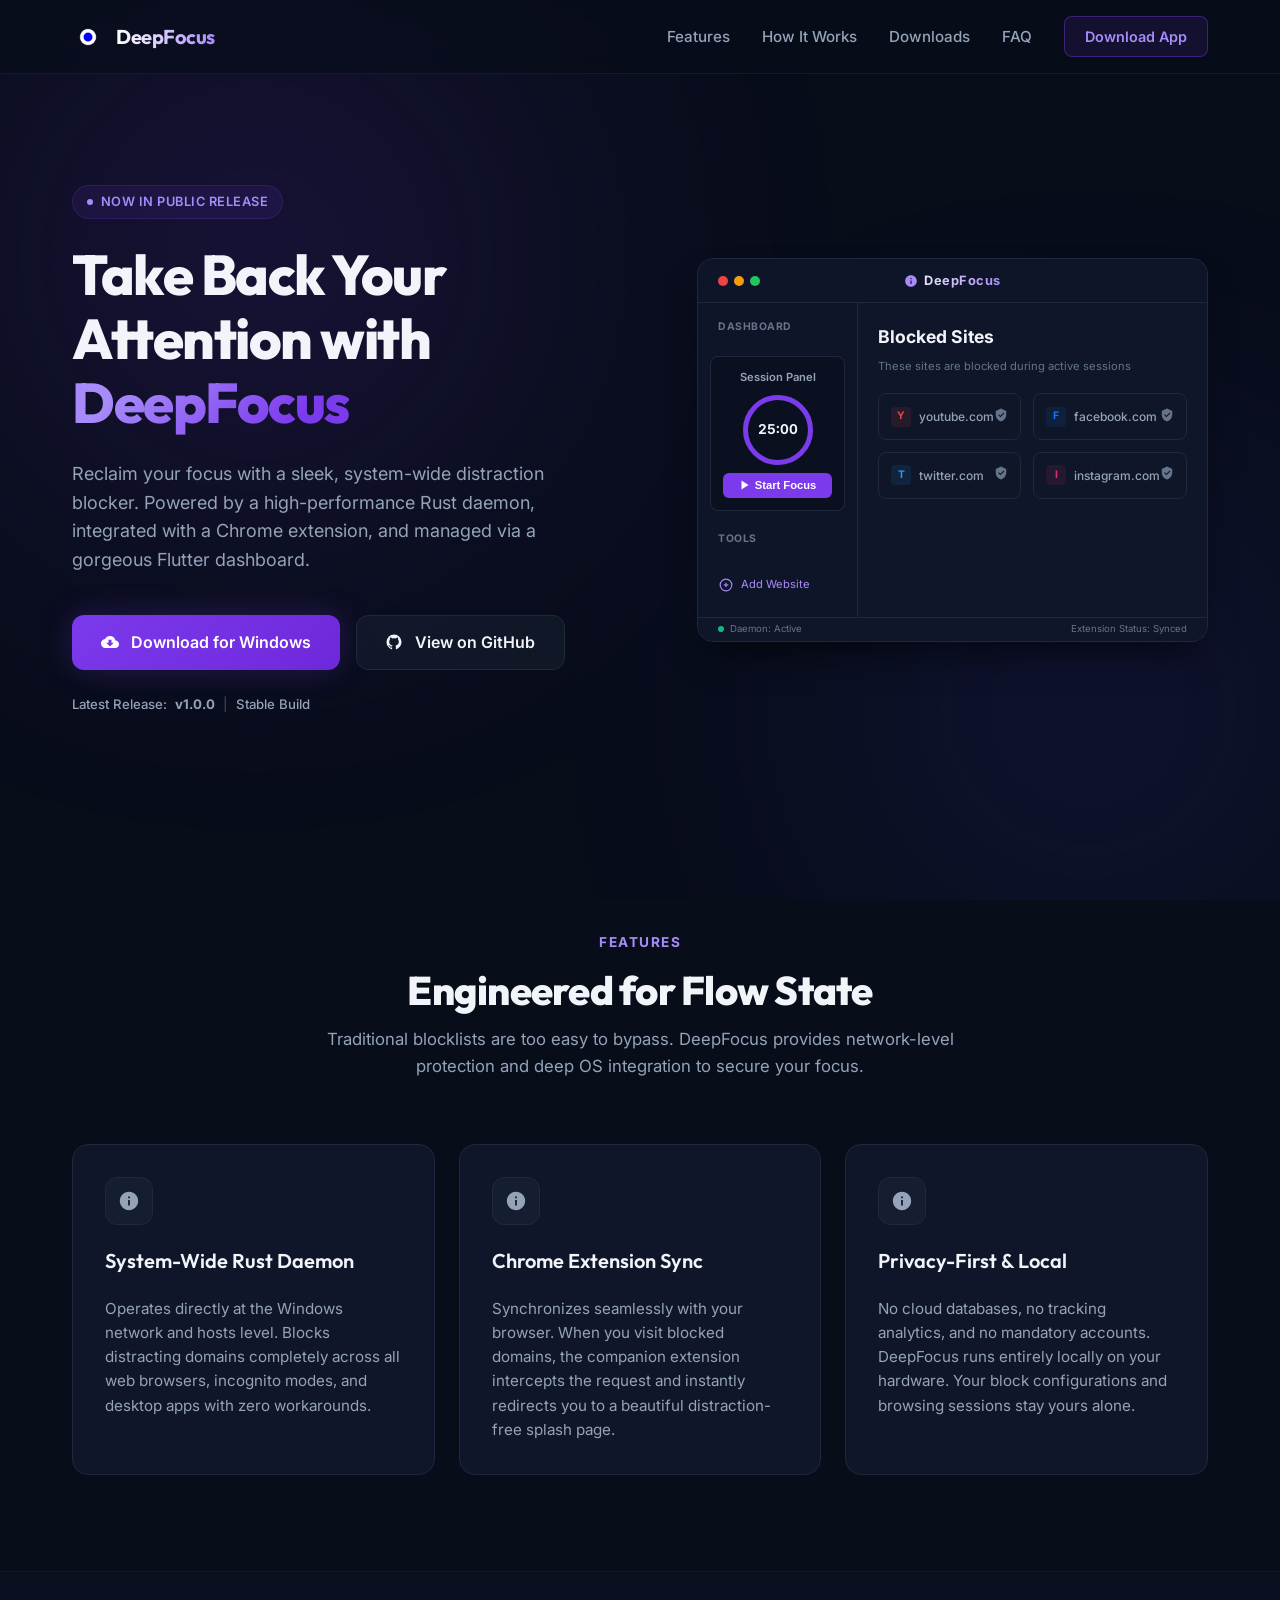
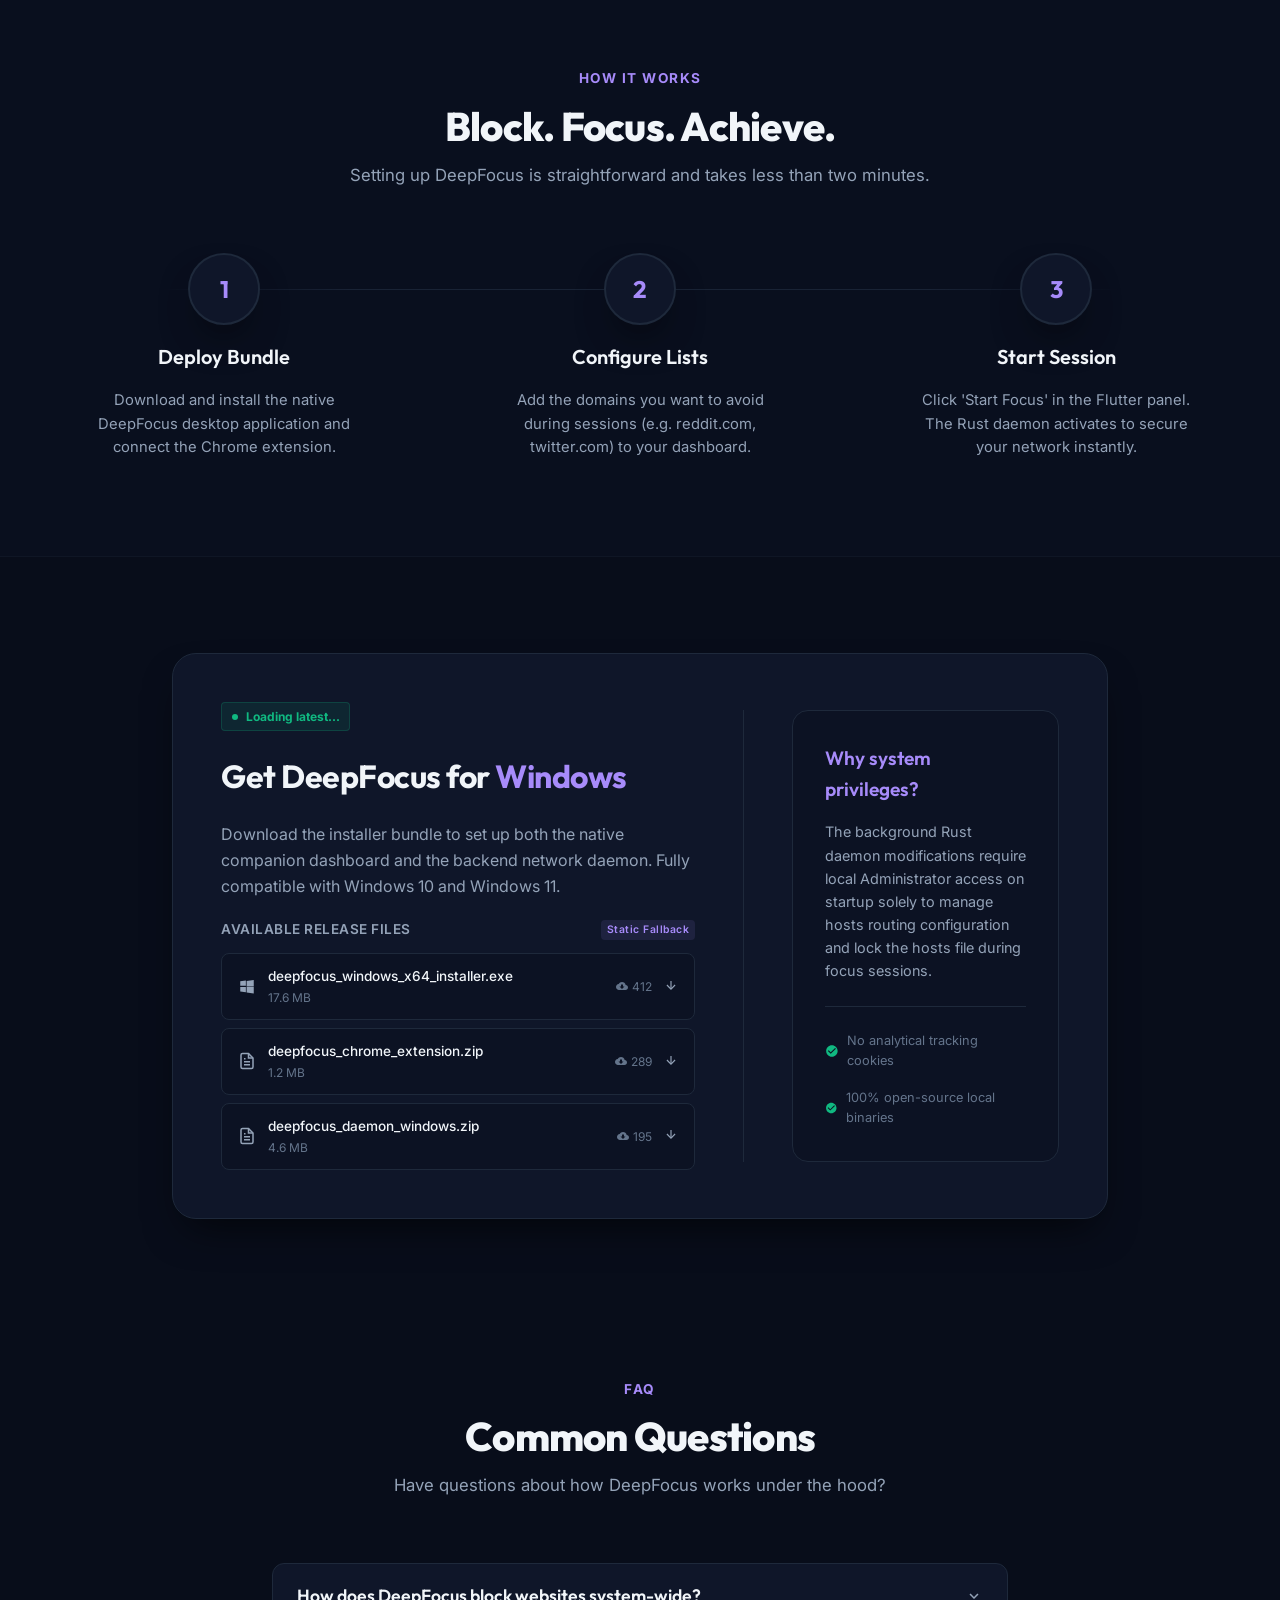
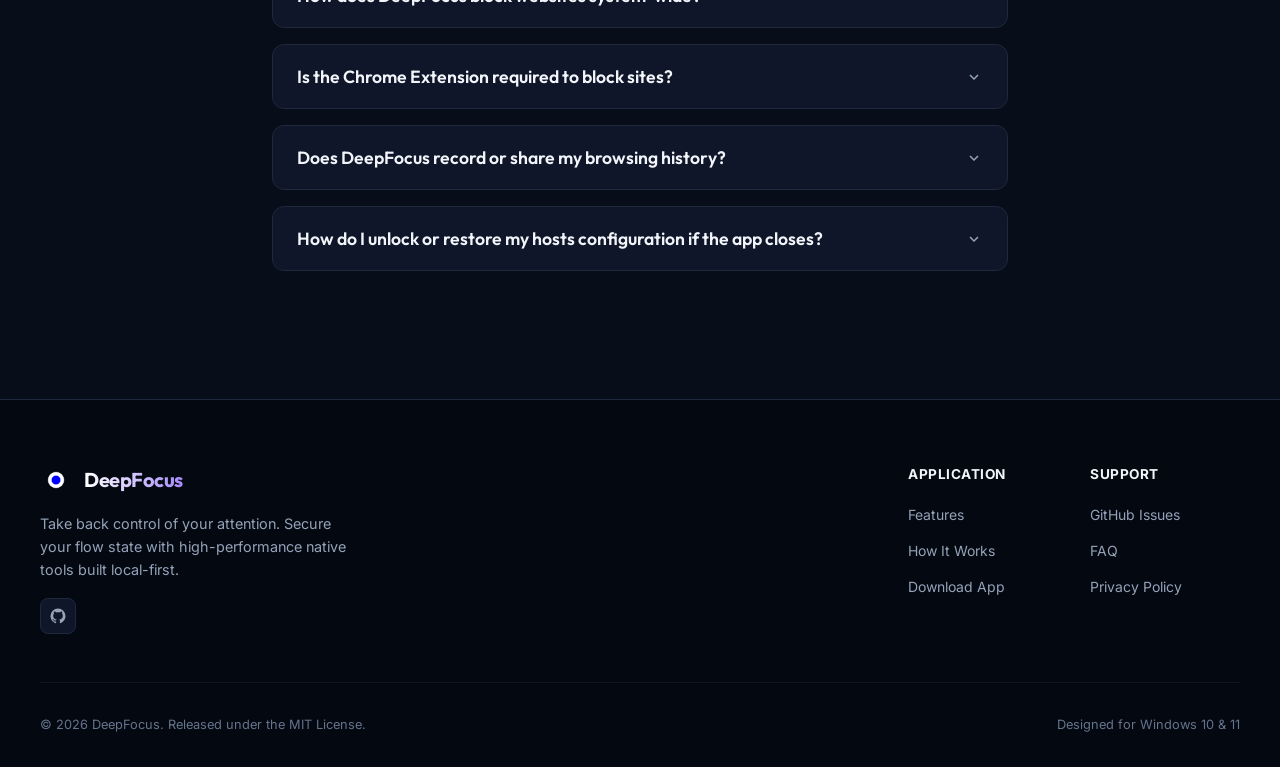
==== commit 905525f9: "Add gorgeous Privacy Policy modal with glassmorphic styling" ====
--- a/index.html
+++ b/index.html
@@ -484,6 +484,7 @@
                         <ul>
                             <li><a href="https://github.com/Hello-Mirage/deepfocus" target="_blank" rel="noopener">GitHub Issues</a></li>
                             <li><a href="#faq">FAQ</a></li>
+                            <li><a href="#" id="privacy-policy-link">Privacy Policy</a></li>
                         </ul>
                     </div>
                 </div>
@@ -496,6 +497,47 @@
         </div>
     </footer>
 
+    <!-- Privacy Policy Modal -->
+    <div id="privacy-modal" class="modal">
+        <div class="modal-content glass">
+            <div class="modal-header">
+                <h2>Privacy Policy</h2>
+                <button id="close-privacy-btn" class="close-btn" aria-label="Close Privacy Policy">&times;</button>
+            </div>
+            <div class="modal-body">
+                <p class="privacy-intro">Your privacy is our highest priority. Because <strong>DeepFocus</strong> is a local-first utility, we protect your data by design.</p>
+                
+                <div class="privacy-section">
+                    <h3>1. Data Collection & Transmission</h3>
+                    <p>DeepFocus does <strong>not</strong> collect, track, store, or transmit any of your personal data, browsing history, or blocked websites. There are no remote logging databases, analytics beacons, or telemetry processes. Everything runs entirely sandboxed on your personal device.</p>
+                </div>
+                
+                <div class="privacy-section">
+                    <h3>2. Local Network & System Adjustments</h3>
+                    <p>DeepFocus operates strictly on your local machine. It requires elevated (administrator) privileges exclusively to perform two actions on your system when a session begins:</p>
+                    <ul>
+                        <li>Update your local Windows <code>hosts</code> file (mapping blocked domains to <code>127.0.0.1</code>).</li>
+                        <li>Register standard outbound IP blocklists via the Windows Firewall (<code>netsh advfirewall</code>).</li>
+                    </ul>
+                    <p>These operations occur entirely within your local kernel space, and all adjustments are safely reverted to their original state immediately upon ending your focus session or triggering the emergency revert option.</p>
+                </div>
+                
+                <div class="privacy-section">
+                    <h3>3. Companion Extension Scope</h3>
+                    <p>The optional DeepFocus companion browser extension monitors navigation requests locally to detect connection failures of blocked domains and redirect them to a custom HTML splash screen. It has no remote backend capabilities and never records or stores your browsing logs.</p>
+                </div>
+
+                <div class="privacy-section">
+                    <h3>4. Open Source & Transparency</h3>
+                    <p>Since DeepFocus is 100% open source under the MIT License, you can inspect, audit, and compile every line of our Rust daemon, Flutter interface, and browser extension yourself.</p>
+                </div>
+            </div>
+            <div class="modal-footer">
+                <button id="dismiss-privacy-btn" class="dismiss-btn">I Understand</button>
+            </div>
+        </div>
+    </div>
+
     <!-- Core App Logic Script -->
     <script src="app.js"></script>
 </body>
--- a/styles.css
+++ b/styles.css
@@ -1506,3 +1506,140 @@
         display: none; /* Hide sidebar in mockup on tiny screens to preserve proportions */
     }
 }
+
+/* ─────────────────────────────────────────────────────────────────────────────
+   PRIVACY POLICY MODAL
+   ───────────────────────────────────────────────────────────────────────────── */
+.modal {
+    display: none;
+    position: fixed;
+    z-index: 10000;
+    left: 0;
+    top: 0;
+    width: 100%;
+    height: 100%;
+    overflow: auto;
+    background-color: rgba(4, 8, 17, 0.75);
+    backdrop-filter: blur(8px);
+    opacity: 0;
+    transition: opacity 0.3s ease;
+    align-items: center;
+    justify-content: center;
+}
+
+.modal.show {
+    display: flex;
+    opacity: 1;
+}
+
+.modal-content {
+    background: rgba(15, 23, 42, 0.85);
+    border: 1px solid rgba(255, 255, 255, 0.08);
+    border-radius: var(--radius-lg);
+    width: 90%;
+    max-width: 650px;
+    box-shadow: 0 25px 50px -12px rgba(0, 0, 0, 0.5);
+    transform: scale(0.95);
+    transition: transform 0.3s cubic-bezier(0.34, 1.56, 0.64, 1);
+    display: flex;
+    flex-direction: column;
+    max-height: 85vh;
+}
+
+.modal.show .modal-content {
+    transform: scale(1);
+}
+
+.modal-header {
+    display: flex;
+    justify-content: space-between;
+    align-items: center;
+    padding: 1.5rem 2rem;
+    border-bottom: 1px solid rgba(255, 255, 255, 0.05);
+}
+
+.modal-header h2 {
+    font-family: var(--font-title);
+    font-size: 1.5rem;
+    font-weight: 700;
+    color: var(--text-primary);
+}
+
+.close-btn {
+    background: none;
+    border: none;
+    color: var(--text-secondary);
+    font-size: 1.75rem;
+    cursor: pointer;
+    line-height: 1;
+    transition: var(--transition);
+    padding: 0.25rem;
+}
+
+.close-btn:hover {
+    color: var(--secondary);
+}
+
+.modal-body {
+    padding: 2rem;
+    overflow-y: auto;
+    color: var(--text-secondary);
+    font-size: 0.95rem;
+    line-height: 1.6;
+}
+
+.privacy-intro {
+    font-size: 1.05rem;
+    color: var(--text-primary);
+    margin-bottom: 1.5rem;
+    padding-bottom: 1rem;
+    border-bottom: 1px solid rgba(255, 255, 255, 0.05);
+}
+
+.privacy-section {
+    margin-bottom: 1.5rem;
+}
+
+.privacy-section h3 {
+    font-family: var(--font-title);
+    font-size: 1.1rem;
+    color: var(--text-primary);
+    margin-bottom: 0.5rem;
+}
+
+.privacy-section ul {
+    margin-left: 1.5rem;
+    margin-top: 0.5rem;
+    margin-bottom: 0.5rem;
+    list-style-type: square;
+}
+
+.privacy-section li {
+    margin-bottom: 0.25rem;
+}
+
+.modal-footer {
+    padding: 1.25rem 2rem;
+    border-top: 1px solid rgba(255, 255, 255, 0.05);
+    display: flex;
+    justify-content: flex-end;
+}
+
+.dismiss-btn {
+    background: var(--gradient-primary);
+    color: var(--text-primary);
+    border: none;
+    padding: 0.6rem 1.5rem;
+    border-radius: var(--radius-sm);
+    font-weight: 600;
+    font-size: 0.9rem;
+    cursor: pointer;
+    transition: var(--transition);
+    box-shadow: 0 4px 12px rgba(124, 58, 237, 0.3);
+}
+
+.dismiss-btn:hover {
+    opacity: 0.9;
+    transform: translateY(-1px);
+}
+
